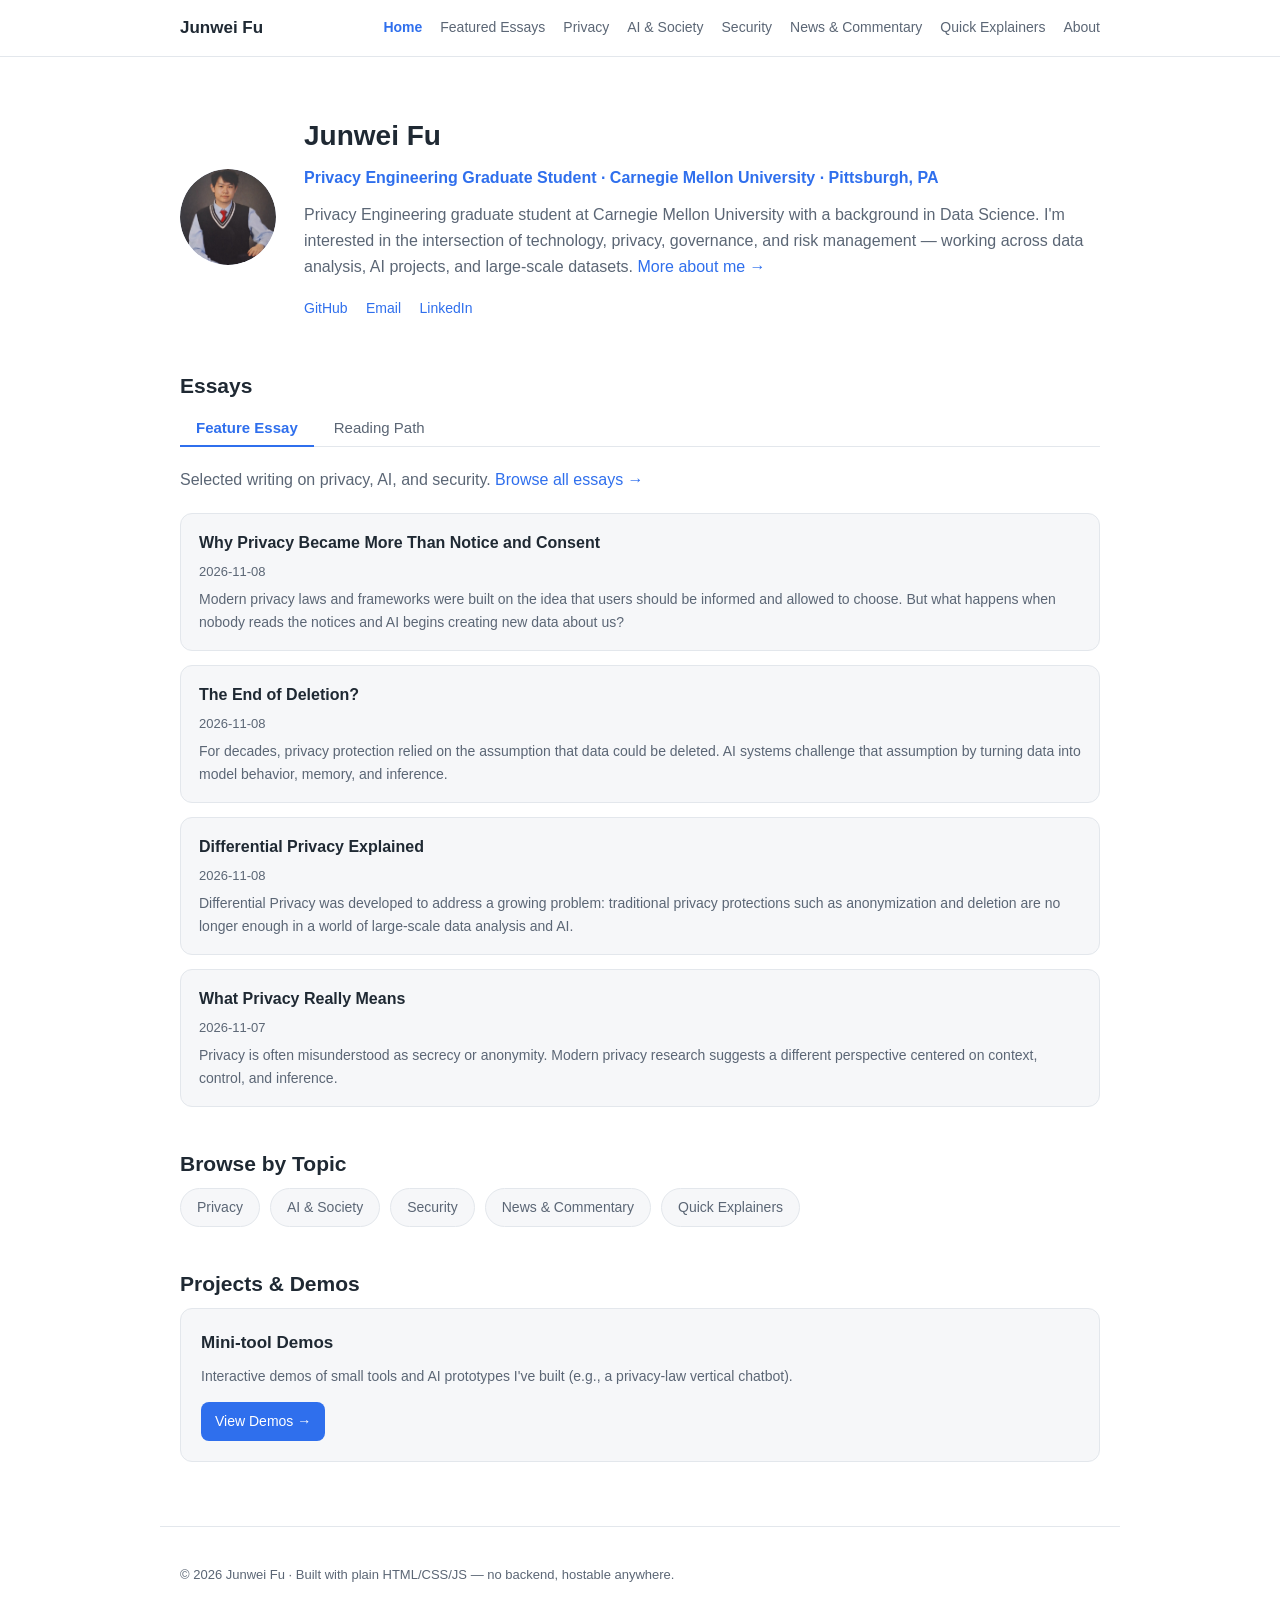
==== index.html @ 5e06b5e9 "Add Reading Path tab with collapsible themed accordion on Home" ====
<!DOCTYPE html>
<html lang="en">
<head>
  <meta charset="UTF-8">
  <meta name="viewport" content="width=device-width, initial-scale=1.0">
  <title>Junwei Fu · Personal Site</title>
  <link rel="stylesheet" href="assets/css/style.css">
</head>
<body>
  <header class="nav">
    <div class="nav-inner">
      <a class="brand" href="index.html">Junwei Fu</a>
      <nav class="links">
        <a href="index.html">Home</a>
        <a href="articles.html">Featured Essays</a>
        <a href="articles.html?cat=privacy">Privacy</a>
        <a href="articles.html?cat=ai-society">AI &amp; Society</a>
        <a href="articles.html?cat=security">Security</a>
        <a href="articles.html?cat=news">News &amp; Commentary</a>
        <a href="articles.html?cat=explainers">Quick Explainers</a>
        <a href="about.html">About</a>
      </nav>
    </div>
  </header>

  <main>
    <section class="hero">
      <div class="hero-card">
        <div class="avatar"><img src="assets/img/avatar.jpg" alt="Junwei Fu"></div>
        <div class="hero-text">
          <h1>Junwei Fu</h1>
          <p class="role">Privacy Engineering Graduate Student · Carnegie Mellon University · Pittsburgh, PA</p>
          <p class="bio">Privacy Engineering graduate student at Carnegie Mellon University with a background in Data Science. I'm interested in the intersection of technology, privacy, governance, and risk management — working across data analysis, AI projects, and large-scale datasets. <a href="about.html">More about me →</a></p>
          <div class="social">
            <a href="https://github.com/rfu1909829559-crypto" target="_blank" rel="noopener">GitHub</a>
            <a href="mailto:fu1909829559@gmail.com">Email</a>
            <a href="https://www.linkedin.com/in/junwei-fu-030557391/" target="_blank" rel="noopener">LinkedIn</a>
          </div>
        </div>
      </div>
    </section>

    <section class="section">
      <h2>Essays</h2>
      <div class="subtabs" role="tablist">
        <button class="subtab active" data-tab="feature" role="tab" aria-selected="true">Feature Essay</button>
        <button class="subtab" data-tab="path" role="tab" aria-selected="false">Reading Path</button>
      </div>
      <div id="tab-feature" class="subtab-panel">
        <p class="lead">Selected writing on privacy, AI, and security. <a href="articles.html">Browse all essays →</a></p>
        <div id="featured-preview" class="article-list"></div>
      </div>
      <div id="tab-path" class="subtab-panel" hidden>
        <p class="lead">Not sure where to start? These curated paths group essays by theme and guiding question. Expand a theme to see recommended reading — click any title to jump straight to that essay. <a href="articles.html">Browse all essays →</a></p>
        <div id="reading-path"></div>
      </div>
    </section>

    <section class="section">
      <h2>Browse by Topic</h2>
      <div class="topic-chips">
        <a class="chip" href="articles.html?cat=privacy">Privacy</a>
        <a class="chip" href="articles.html?cat=ai-society">AI &amp; Society</a>
        <a class="chip" href="articles.html?cat=security">Security</a>
        <a class="chip" href="articles.html?cat=news">News &amp; Commentary</a>
        <a class="chip" href="articles.html?cat=explainers">Quick Explainers</a>
      </div>
    </section>

    <section class="section">
      <h2>Projects &amp; Demos</h2>
      <div class="grid">
        <div class="card">
          <h3>Mini-tool Demos</h3>
          <p>Interactive demos of small tools and AI prototypes I've built (e.g., a privacy-law vertical chatbot).</p>
          <a class="btn" href="demos.html">View Demos →</a>
        </div>
      </div>
    </section>
  </main>

  <footer>
    <p>© <span id="year"></span> Junwei Fu · Built with plain HTML/CSS/JS — no backend, hostable anywhere.</p>
  </footer>
  <script src="assets/js/articles.js"></script>
  <script src="assets/js/main.js"></script>
</body>
</html>
---- assets/css/style.css ----
:root {
  --bg: #ffffff;
  --bg-soft: #f6f7f9;
  --text: #1f2933;
  --muted: #5b6675;
  --border: #e3e7ec;
  --accent: #2f6fed;
  --accent-soft: #eaf1ff;
  --radius: 12px;
  --maxw: 960px;
}

* { box-sizing: border-box; }

body {
  margin: 0;
  font-family: -apple-system, BlinkMacSystemFont, "Segoe UI", "Microsoft YaHei", Roboto, Helvetica, Arial, sans-serif;
  color: var(--text);
  background: var(--bg);
  line-height: 1.65;
}

a { color: var(--accent); text-decoration: none; }

.nav {
  position: sticky;
  top: 0;
  z-index: 10;
  background: rgba(255, 255, 255, 0.85);
  backdrop-filter: saturate(180%) blur(8px);
  border-bottom: 1px solid var(--border);
}
.nav-inner {
  max-width: var(--maxw);
  margin: 0 auto;
  padding: 14px 20px;
  display: flex;
  align-items: center;
  justify-content: space-between;
}
.brand { font-weight: 700; font-size: 17px; color: var(--text); }
.links { display: flex; flex-wrap: wrap; gap: 4px 18px; }
.links a { color: var(--muted); font-size: 14px; }
.links a:hover { color: var(--accent); }

main { max-width: var(--maxw); margin: 0 auto; padding: 32px 20px 64px; }

.hero { padding: 24px 0 8px; }
.hero-card { display: flex; gap: 28px; align-items: center; flex-wrap: wrap; }
.avatar {
  width: 96px; height: 96px; border-radius: 50%;
  background: var(--accent-soft); color: var(--accent);
  display: flex; align-items: center; justify-content: center;
  font-size: 28px; font-weight: 600; flex: 0 0 auto; overflow: hidden;
}
.avatar img { width: 100%; height: 100%; border-radius: 50%; object-fit: cover; display: block; }
.hero-text { flex: 1 1 320px; }
.hero-text h1 { margin: 0 0 6px; font-size: 28px; }
.role { margin: 0 0 10px; color: var(--accent); font-weight: 600; }
.bio { margin: 0 0 14px; color: var(--muted); }
.social a { margin-right: 14px; font-size: 14px; }

.section { margin-top: 40px; }
.section h2 { font-size: 21px; margin: 0 0 6px; }
.lead { color: var(--muted); margin: 0 0 20px; }

.grid {
  display: grid;
  grid-template-columns: repeat(auto-fit, minmax(240px, 1fr));
  gap: 18px;
}
.card {
  border: 1px solid var(--border);
  border-radius: var(--radius);
  padding: 20px;
  background: var(--bg-soft);
  display: flex;
  flex-direction: column;
}
.card h3 { margin: 0 0 8px; font-size: 17px; }
.card p { margin: 0 0 14px; color: var(--muted); font-size: 14px; flex: 1; }
.btn {
  display: inline-block; align-self: flex-start;
  background: var(--accent); color: #fff;
  padding: 8px 14px; border-radius: 8px; font-size: 14px;
}
.btn:hover { opacity: 0.9; }

.badge {
  display: inline-block; font-size: 12px; padding: 2px 8px;
  border-radius: 999px; background: #fff3e0; color: #b26a00;
  margin-bottom: 10px; align-self: flex-start;
}
.chatbot-mount {
  margin-top: 8px; border: 1px dashed var(--border); border-radius: 8px;
  padding: 16px; background: #fff; color: var(--muted); font-size: 13px;
}
.placeholder { margin: 0; }

.article-list { display: flex; flex-direction: column; gap: 14px; }
.article-item {
  border: 1px solid var(--border); border-radius: var(--radius);
  padding: 16px 18px; background: var(--bg-soft); cursor: pointer;
}
.article-item:hover { border-color: var(--accent); }
.article-item h3 { margin: 0 0 4px; font-size: 16px; }
.article-item .meta { color: var(--muted); font-size: 13px; margin: 0 0 6px; }
.article-item .excerpt { color: var(--muted); font-size: 14px; margin: 0; }

/* Featured Essays tab: the single flagship essay promoted as a hero card */
.featured-hero {
  border: 1px solid var(--accent); border-radius: var(--radius);
  padding: 22px 24px; background: linear-gradient(180deg, var(--accent-soft), #fff);
  margin-bottom: 22px;
}
.featured-hero h2 { margin: 4px 0 2px; font-size: 22px; color: var(--accent); }
.featured-hero .hero-subtitle { color: var(--muted); font-size: 14px; margin: 0 0 12px; }
.featured-hero .hero-blurb { font-size: 15px; line-height: 1.6; margin: 0 0 16px; }
.featured-badge { background: var(--accent); color: #fff; margin-bottom: 8px; }

.article-detail {
  border: 1px solid var(--border); border-radius: var(--radius);
  padding: 24px; background: #fff;
}
.article-title { margin: 0 0 6px; font-size: 26px; line-height: 1.3; }
.article-detail .meta { color: var(--muted); font-size: 13px; margin: 0 0 14px; }
.article-body { font-size: 15px; }
.article-body h2 { font-size: 19px; margin: 28px 0 10px; }
.article-body h3 { font-size: 16px; margin: 20px 0 8px; }
.article-body p { margin: 0 0 14px; }
.article-body ul, .article-body ol { margin: 0 0 14px; padding-left: 22px; }
.article-body li { margin: 4px 0; }
.article-body blockquote {
  margin: 16px 0; padding: 10px 16px;
  border-left: 3px solid var(--border); color: var(--muted);
}
.article-body hr { border: none; border-top: 1px solid var(--border); margin: 24px 0; }

/* GitHub-style callouts: "> [!NOTE]" */
.callout {
  margin: 16px 0; padding: 14px 18px;
  border-radius: 10px; border: 1px solid var(--border);
  background: var(--accent-soft);
}
.callout.note { border-left: 4px solid var(--accent); }
.callout.note h3 { margin: 0 0 8px; color: var(--accent); }

/* Tag chips on article detail */
.tags { display: flex; flex-wrap: wrap; gap: 8px; margin: 0 0 16px; }
.tag {
  font-size: 12px; padding: 3px 11px;
  border: 1px solid var(--border); border-radius: 999px;
  color: var(--muted); background: var(--bg-soft);
}

.back { display: inline-block; margin-bottom: 16px; font-size: 14px; }

.topic-chips { display: flex; flex-wrap: wrap; gap: 10px; }
.chip {
  display: inline-block; padding: 7px 16px;
  border: 1px solid var(--border); border-radius: 999px;
  font-size: 14px; color: var(--muted); background: var(--bg-soft);
}
.chip:hover { border-color: var(--accent); color: var(--accent); }

/* Home: tabbed Essays section (Feature Essay / Reading Path) */
.subtabs {
  display: flex; gap: 4px; margin: 0 0 20px;
  border-bottom: 1px solid var(--border);
}
.subtab {
  appearance: none; background: none; border: none; cursor: pointer;
  padding: 9px 16px; font-size: 15px; color: var(--muted);
  border-bottom: 2px solid transparent; margin-bottom: -1px;
  font-family: inherit;
}
.subtab:hover { color: var(--accent); }
.subtab.active {
  color: var(--accent); font-weight: 600; border-bottom-color: var(--accent);
}
.subtab-panel[hidden] { display: none; }

/* Reading Path accordion */
.rp { display: flex; flex-direction: column; gap: 12px; }
.rp-theme {
  border: 1px solid var(--border); border-radius: var(--radius);
  background: var(--bg-soft); overflow: hidden;
}
.rp-theme > summary {
  list-style: none; cursor: pointer; padding: 14px 18px;
  display: flex; align-items: center; gap: 10px;
  font-weight: 600; font-size: 16px; user-select: none;
}
.rp-theme > summary::-webkit-details-marker { display: none; }
.rp-theme > summary::before {
  content: "\25B8"; color: var(--accent); display: inline-block;
  transition: transform .15s ease; flex: 0 0 auto; font-size: 13px;
}
.rp-theme[open] > summary::before { transform: rotate(90deg); }
.rp-theme-name { flex: 1; }
.rp-theme-count { font-size: 12px; color: var(--muted); font-weight: 400; }
.rp-paths { padding: 2px 18px 18px; border-top: 1px solid var(--border); }
.rp-path { padding: 14px 0; border-bottom: 1px dashed var(--border); }
.rp-path:last-child { border-bottom: none; padding-bottom: 0; }
.rp-path-title { margin: 0 0 6px; font-size: 15px; color: var(--text); }
.rp-thread {
  margin: 0 0 8px; font-size: 13px; color: var(--accent); font-weight: 500;
  background: var(--accent-soft); border-radius: 8px; padding: 8px 12px;
}
.rp-question { margin: 0 0 10px; font-size: 14px; color: var(--muted); font-style: italic; }
.rp-q-label { font-style: normal; font-weight: 600; color: var(--text); margin-right: 6px; }
.rp-list { margin: 0; padding-left: 22px; }
.rp-list li { margin: 5px 0; }
.rp-list a { font-size: 14px; }
.rp-list a:hover { text-decoration: underline; }

footer {
  max-width: var(--maxw); margin: 0 auto; padding: 24px 20px 48px;
  color: var(--muted); font-size: 13px; border-top: 1px solid var(--border);
}
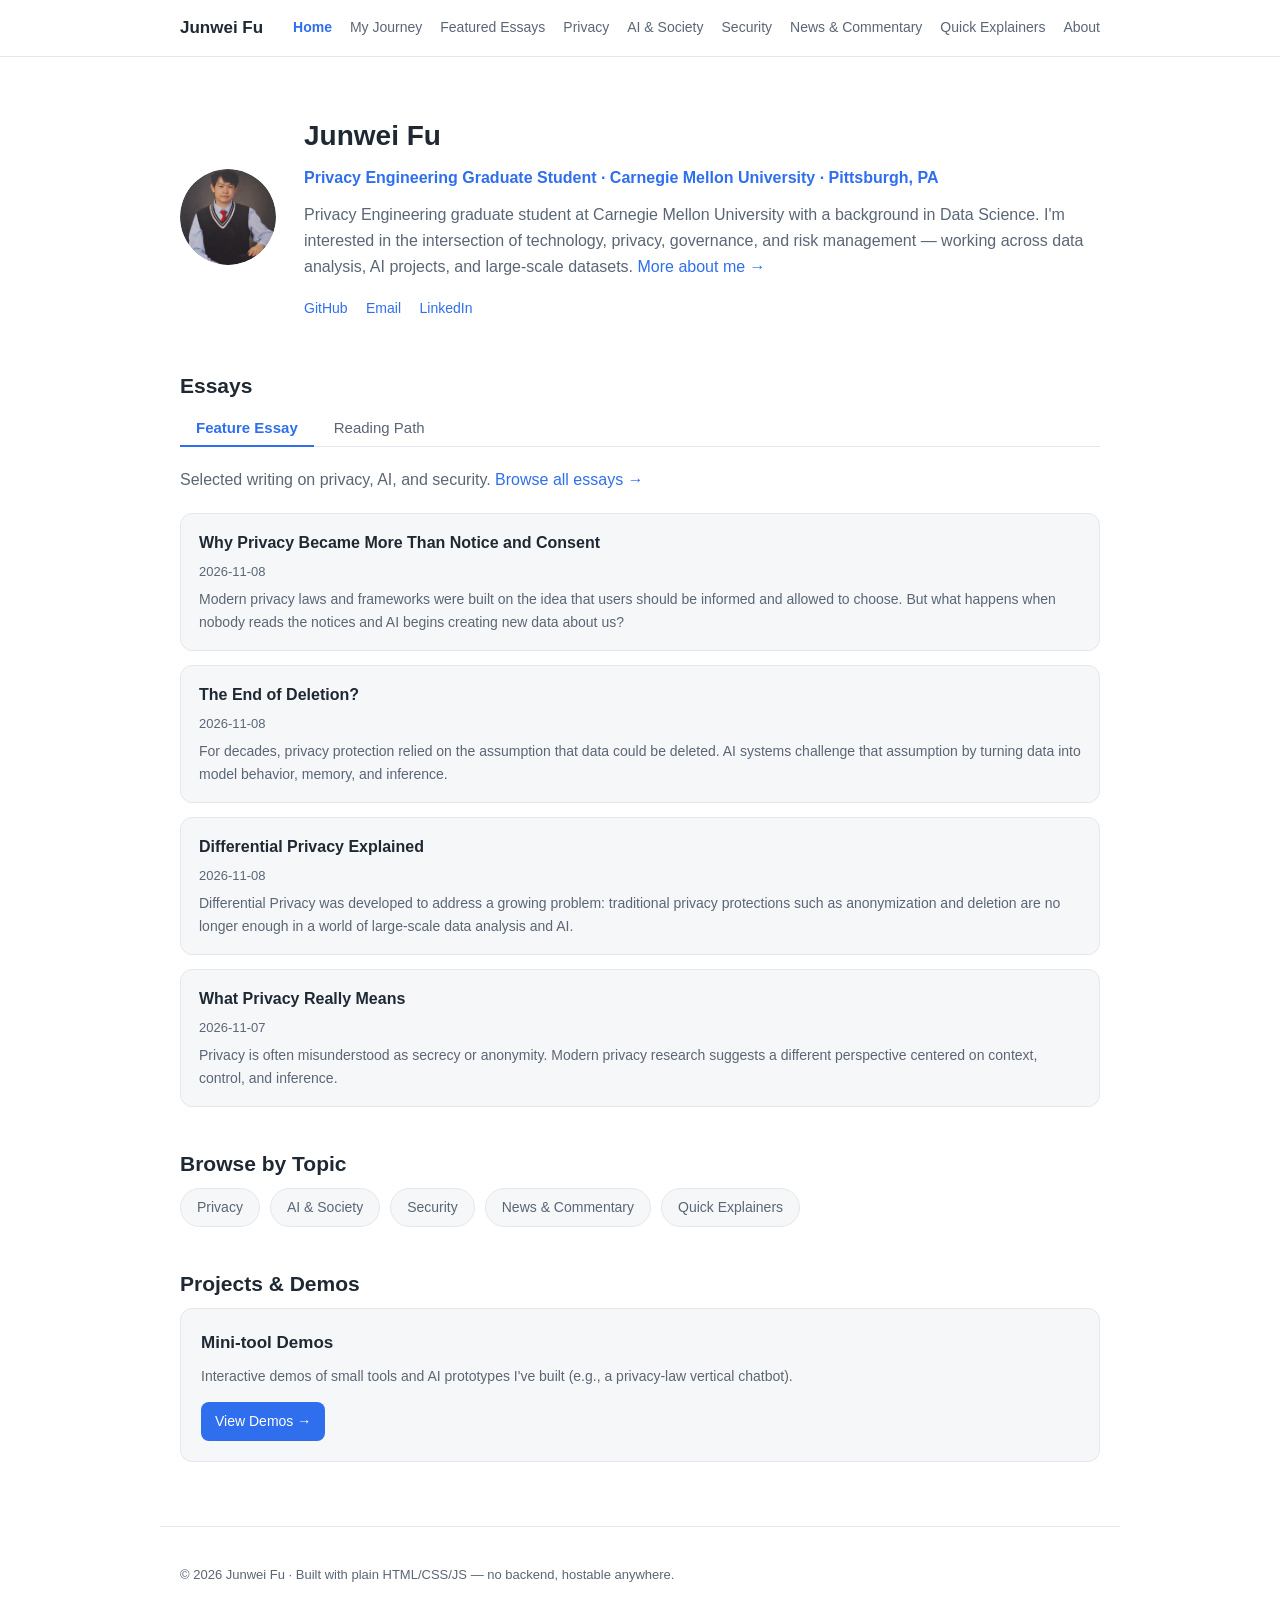
==== commit 05ad1bd1: "Add My Journey timeline page with scroll reveal/fade + nav entry" ====
--- a/index.html
+++ b/index.html
@@ -12,6 +12,7 @@
       <a class="brand" href="index.html">Junwei Fu</a>
       <nav class="links">
         <a href="index.html">Home</a>
+        <a href="journey.html">My Journey</a>
         <a href="articles.html">Featured Essays</a>
         <a href="articles.html?cat=privacy">Privacy</a>
         <a href="articles.html?cat=ai-society">AI &amp; Society</a>
--- a/assets/css/style.css
+++ b/assets/css/style.css
@@ -218,3 +218,75 @@
   max-width: var(--maxw); margin: 0 auto; padding: 24px 20px 48px;
   color: var(--muted); font-size: 13px; border-top: 1px solid var(--border);
 }
+
+/* ===== My Journey timeline page ===== */
+.journey-intro { text-align: center; padding: 36px 0 8px; }
+.journey-intro .kicker {
+  color: var(--accent); font-weight: 700; font-size: 13px;
+  letter-spacing: .12em; text-transform: uppercase;
+}
+.journey-intro h1 { font-size: 32px; margin: 8px 0 6px; }
+.journey-intro p { color: var(--muted); max-width: 640px; margin: 10px auto 0; }
+.journey-intro .scroll-hint { font-size: 13px; margin-top: 18px; opacity: .8; }
+
+.journey {
+  position: relative;
+  max-width: 720px;
+  margin: 0 auto;
+  padding: 40px 0 40px;
+}
+/* faint central spine so the scroll reads as a timeline */
+.journey::before {
+  content: "";
+  position: absolute; left: 50%; top: 0; bottom: 0;
+  width: 2px; transform: translateX(-50%);
+  background: linear-gradient(180deg, transparent, var(--border) 12%, var(--border) 88%, transparent);
+  opacity: .6;
+}
+
+.journey-step {
+  position: relative;
+  text-align: center;
+  padding: 46px 20px;
+  /* initial fade state — JS brightens it near the viewport center */
+  opacity: 0.1;
+  transform: translateY(34px) scale(0.95);
+  transition: opacity .7s ease, transform .7s ease;
+  will-change: opacity, transform;
+}
+.step-era {
+  display: inline-block;
+  font-size: 13px; font-weight: 700; letter-spacing: .08em;
+  color: var(--accent); background: var(--accent-soft);
+  padding: 4px 14px; border-radius: 999px; margin-bottom: 12px;
+}
+.step-title { font-size: 26px; margin: 0 0 14px; }
+.step-question {
+  font-size: 18px; font-style: italic; color: var(--muted);
+  max-width: 560px; margin: 0 auto 18px; line-height: 1.5;
+  border: none; padding: 0;
+}
+.step-links {
+  list-style: none; padding: 0; margin: 0 auto 16px; max-width: 480px;
+  display: flex; flex-direction: column; gap: 8px;
+}
+.step-links a {
+  display: block; padding: 10px 16px;
+  border: 1px solid var(--border); border-radius: 10px;
+  background: var(--bg-soft); font-size: 15px;
+  transition: border-color .2s ease, color .2s ease;
+}
+.step-links a:hover { border-color: var(--accent); color: var(--accent); }
+.step-themes { font-size: 13px; color: var(--muted); margin: 0; }
+.step-themes span {
+  display: inline-block; font-weight: 700; color: var(--text);
+  margin-right: 6px; font-size: 11px; letter-spacing: .06em; text-transform: uppercase;
+}
+
+.journey-outro {
+  max-width: 640px; margin: 0 auto; padding: 24px 20px 0;
+  text-align: center;
+}
+.journey-outro h2 { font-size: 24px; margin: 0 0 12px; }
+.journey-outro ul { text-align: left; max-width: 520px; margin: 16px auto; }
+.journey-outro li { margin: 6px 0; color: var(--muted); }
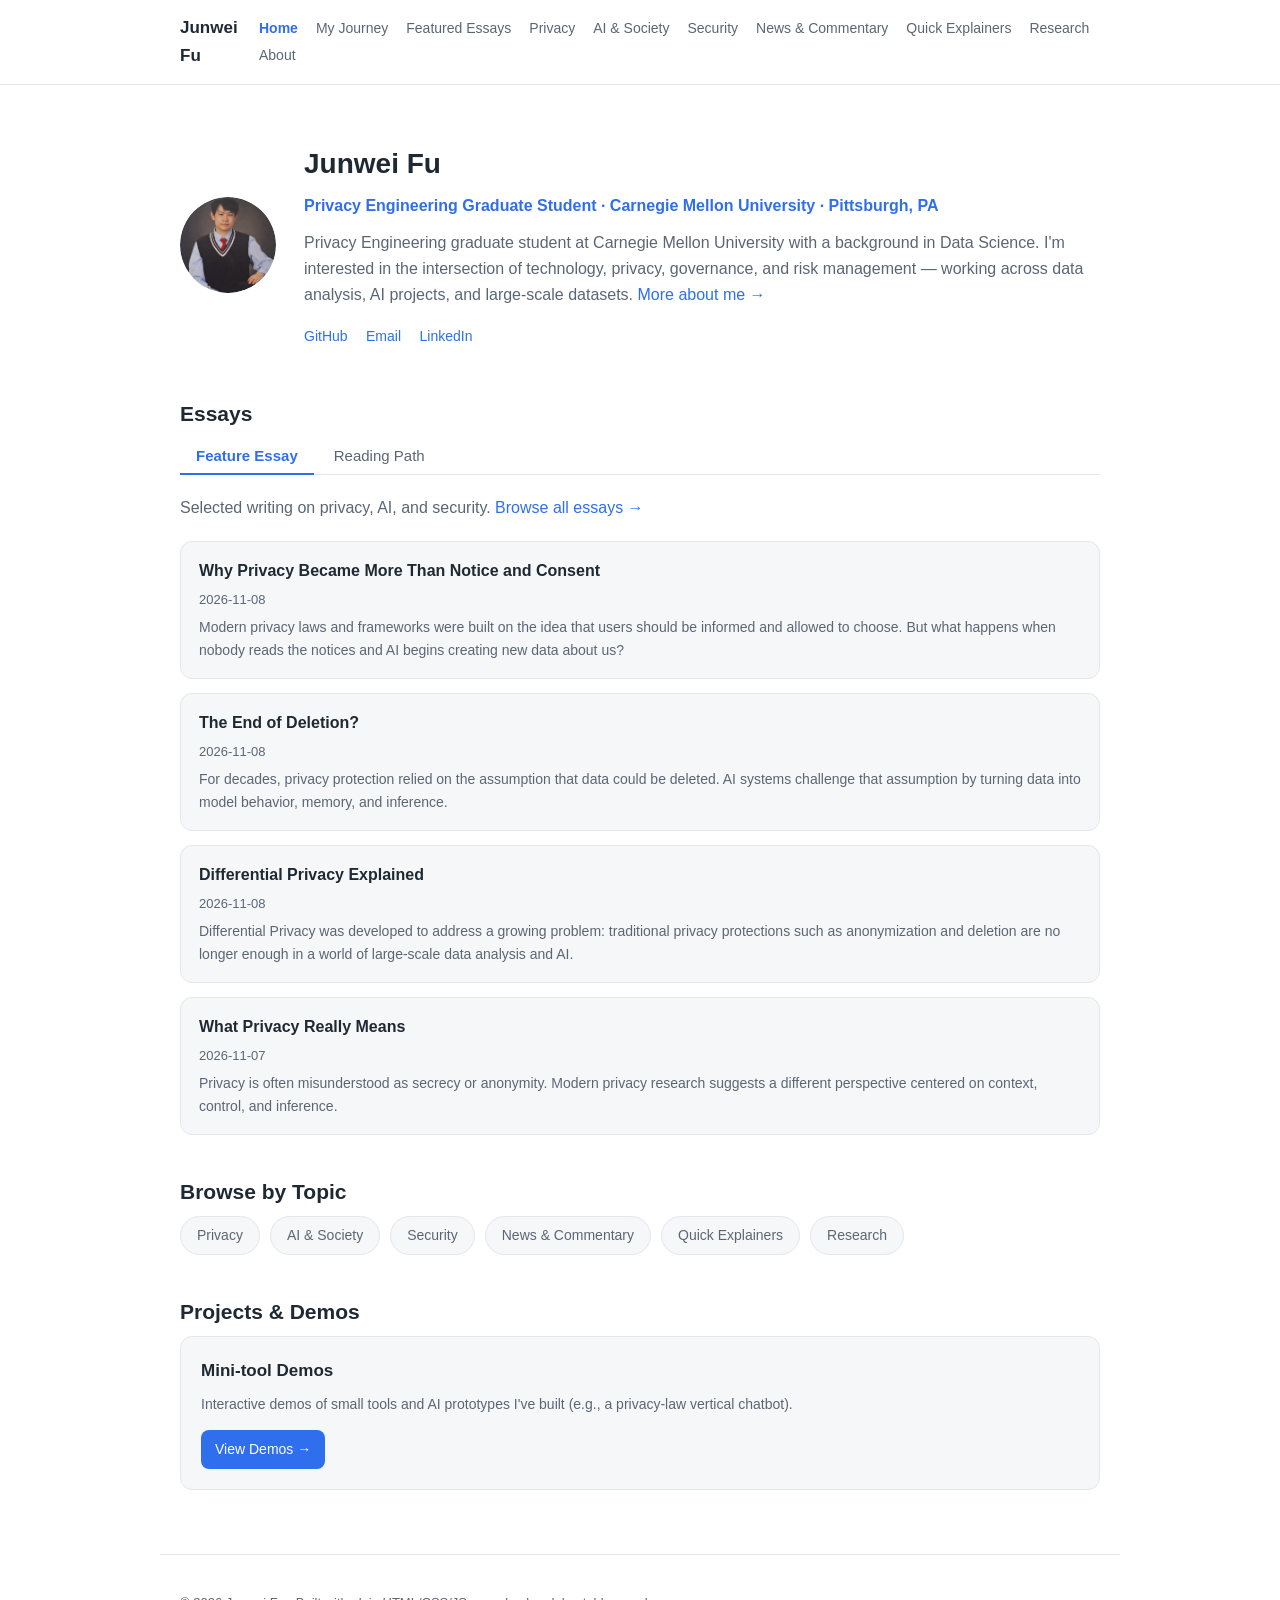
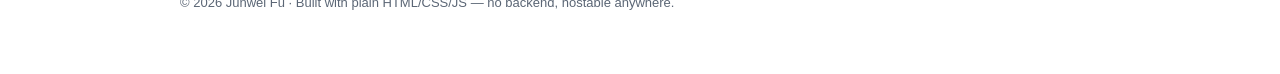
==== commit 07a149d4: "Load 7 research papers as articles; link journey sections to specific essays (2026 privacy -> Featur" ====
--- a/index.html
+++ b/index.html
@@ -19,6 +19,7 @@
         <a href="articles.html?cat=security">Security</a>
         <a href="articles.html?cat=news">News &amp; Commentary</a>
         <a href="articles.html?cat=explainers">Quick Explainers</a>
+        <a href="articles.html?cat=research">Research</a>
         <a href="about.html">About</a>
       </nav>
     </div>
@@ -65,6 +66,7 @@
         <a class="chip" href="articles.html?cat=security">Security</a>
         <a class="chip" href="articles.html?cat=news">News &amp; Commentary</a>
         <a class="chip" href="articles.html?cat=explainers">Quick Explainers</a>
+        <a class="chip" href="articles.html?cat=research">Research</a>
       </div>
     </section>
 
--- a/assets/css/style.css
+++ b/assets/css/style.css
@@ -277,6 +277,12 @@
   transition: border-color .2s ease, color .2s ease;
 }
 .step-links a:hover { border-color: var(--accent); color: var(--accent); }
+.journey-note {
+  list-style: none; padding: 8px 16px; margin: 0;
+  font-size: 14px; font-style: italic; color: var(--muted);
+  border: 1px dashed var(--border); border-radius: 10px;
+  background: transparent;
+}
 .step-themes { font-size: 13px; color: var(--muted); margin: 0; }
 .step-themes span {
   display: inline-block; font-weight: 700; color: var(--text);
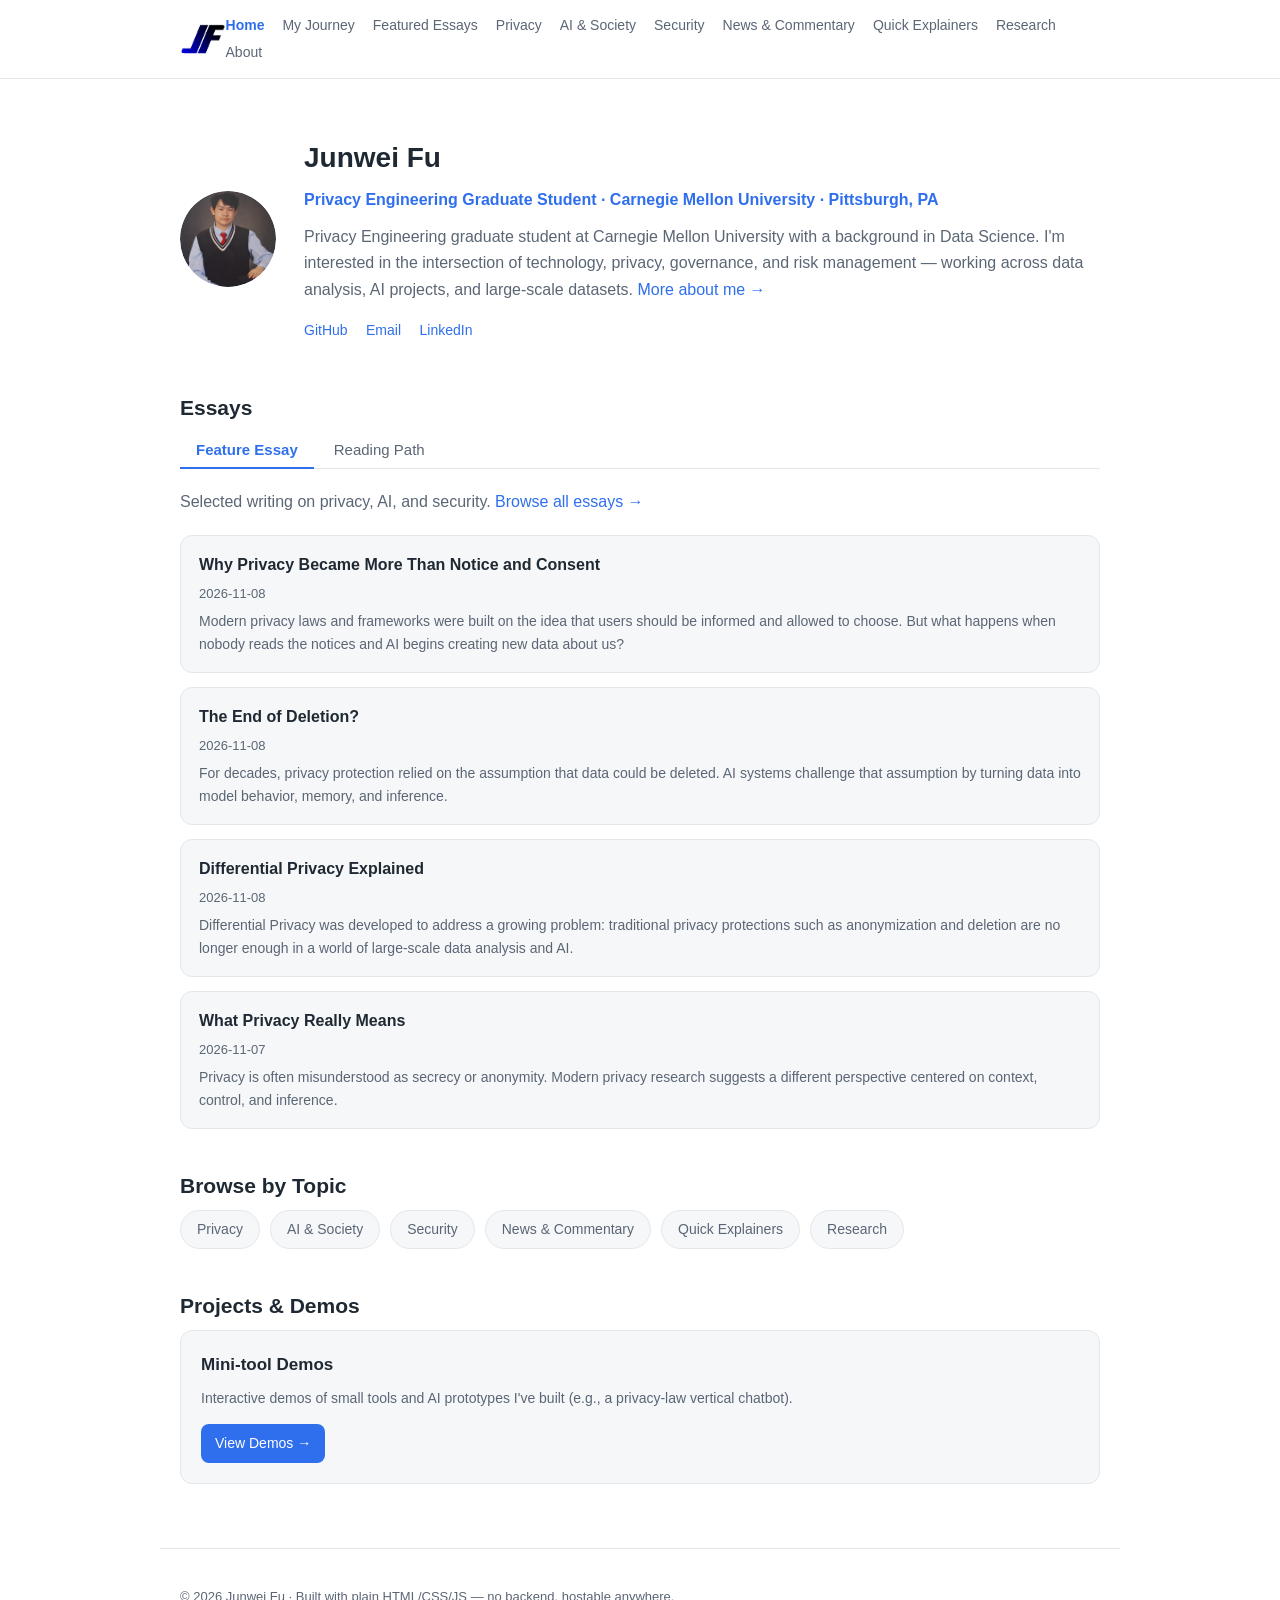
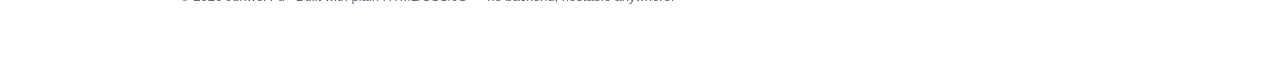
==== commit 6fcb87d0: "Replace top-left 'Junwei Fu' wordmark with personal logo in nav (all pages)" ====
--- a/index.html
+++ b/index.html
@@ -9,7 +9,7 @@
 <body>
   <header class="nav">
     <div class="nav-inner">
-      <a class="brand" href="index.html">Junwei Fu</a>
+      <a class="brand" href="index.html"><img src="assets/img/personal-logo.png" alt="Junwei Fu" class="brand-logo"></a>
       <nav class="links">
         <a href="index.html">Home</a>
         <a href="journey.html">My Journey</a>
--- a/assets/css/style.css
+++ b/assets/css/style.css
@@ -38,7 +38,8 @@
   align-items: center;
   justify-content: space-between;
 }
-.brand { font-weight: 700; font-size: 17px; color: var(--text); }
+.brand { font-weight: 700; font-size: 17px; color: var(--text); display: flex; align-items: center; }
+.brand-logo { height: 30px; width: auto; display: block; border-radius: 6px; }
 .links { display: flex; flex-wrap: wrap; gap: 4px 18px; }
 .links a { color: var(--muted); font-size: 14px; }
 .links a:hover { color: var(--accent); }
@@ -124,6 +125,12 @@
 }
 .article-title { margin: 0 0 6px; font-size: 26px; line-height: 1.3; }
 .article-detail .meta { color: var(--muted); font-size: 13px; margin: 0 0 14px; }
+.source-link {
+  display: inline-block; margin: 4px 0 20px; padding: 8px 16px;
+  border: 1px solid var(--accent); border-radius: 8px;
+  color: var(--accent); font-size: 14px; font-weight: 600;
+}
+.source-link:hover { background: var(--accent); color: #fff; }
 .article-body { font-size: 15px; }
 .article-body h2 { font-size: 19px; margin: 28px 0 10px; }
 .article-body h3 { font-size: 16px; margin: 20px 0 8px; }
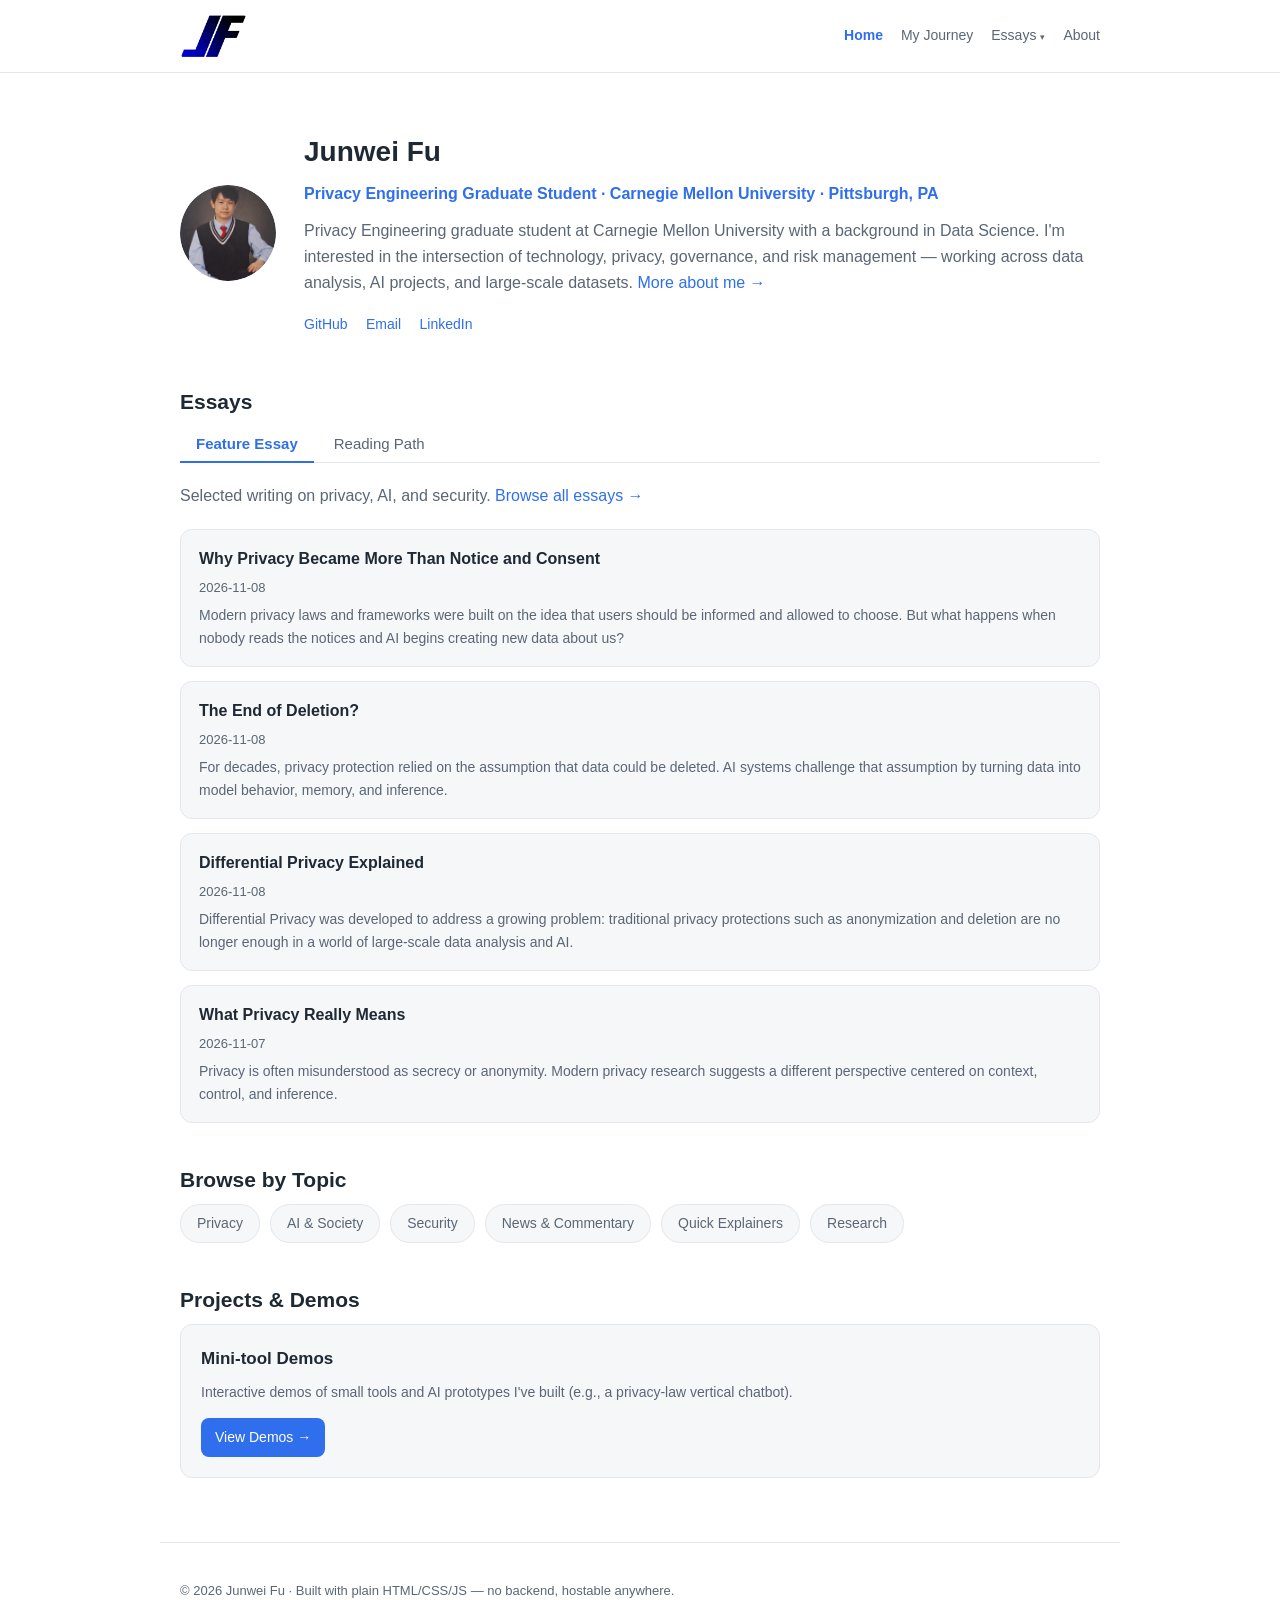
==== commit 587743c9: "Collapse essay/category links into hover 'Essays' dropdown; enlarge nav logo" ====
--- a/index.html
+++ b/index.html
@@ -13,13 +13,18 @@
       <nav class="links">
         <a href="index.html">Home</a>
         <a href="journey.html">My Journey</a>
-        <a href="articles.html">Featured Essays</a>
-        <a href="articles.html?cat=privacy">Privacy</a>
-        <a href="articles.html?cat=ai-society">AI &amp; Society</a>
-        <a href="articles.html?cat=security">Security</a>
-        <a href="articles.html?cat=news">News &amp; Commentary</a>
-        <a href="articles.html?cat=explainers">Quick Explainers</a>
-        <a href="articles.html?cat=research">Research</a>
+        <div class="dropdown">
+          <a href="articles.html" class="dropdown-toggle">Essays <span class="caret">&#9662;</span></a>
+          <div class="dropdown-menu">
+            <a href="articles.html">Featured Essays</a>
+            <a href="articles.html?cat=privacy">Privacy</a>
+            <a href="articles.html?cat=ai-society">AI &amp; Society</a>
+            <a href="articles.html?cat=security">Security</a>
+            <a href="articles.html?cat=news">News &amp; Commentary</a>
+            <a href="articles.html?cat=explainers">Quick Explainers</a>
+            <a href="articles.html?cat=research">Research</a>
+          </div>
+        </div>
         <a href="about.html">About</a>
       </nav>
     </div>
--- a/assets/css/style.css
+++ b/assets/css/style.css
@@ -39,10 +39,49 @@
   justify-content: space-between;
 }
 .brand { font-weight: 700; font-size: 17px; color: var(--text); display: flex; align-items: center; }
-.brand-logo { height: 30px; width: auto; display: block; border-radius: 6px; }
-.links { display: flex; flex-wrap: wrap; gap: 4px 18px; }
+.brand-logo { height: 44px; width: auto; display: block; border-radius: 6px; object-fit: contain; }
+.links { display: flex; flex-wrap: wrap; gap: 4px 18px; align-items: center; }
 .links a { color: var(--muted); font-size: 14px; }
 .links a:hover { color: var(--accent); }
+
+/* Hover/focus dropdown for the "Essays" menu — declutters the header */
+.dropdown { position: relative; display: inline-flex; }
+.dropdown-toggle { display: inline-flex; align-items: center; gap: 4px; }
+.caret { font-size: 9px; line-height: 1; transform: translateY(1px); transition: transform .16s ease; }
+.dropdown:hover .caret,
+.dropdown:focus-within .caret { transform: translateY(1px) rotate(180deg); }
+.dropdown-menu {
+  position: absolute;
+  top: calc(100% + 8px);
+  left: 0;
+  min-width: 190px;
+  background: #fff;
+  border: 1px solid var(--border);
+  border-radius: 10px;
+  box-shadow: 0 10px 30px rgba(20, 30, 50, .12);
+  padding: 6px;
+  display: flex;
+  flex-direction: column;
+  opacity: 0;
+  visibility: hidden;
+  transform: translateY(-6px);
+  transition: opacity .16s ease, transform .16s ease, visibility .16s;
+  z-index: 20;
+}
+.dropdown:hover .dropdown-menu,
+.dropdown:focus-within .dropdown-menu {
+  opacity: 1;
+  visibility: visible;
+  transform: translateY(0);
+}
+.dropdown-menu a {
+  padding: 9px 12px;
+  border-radius: 7px;
+  font-size: 14px;
+  color: var(--text);
+  white-space: nowrap;
+}
+.dropdown-menu a:hover { background: var(--accent-soft); color: var(--accent); }
 
 main { max-width: var(--maxw); margin: 0 auto; padding: 32px 20px 64px; }
 
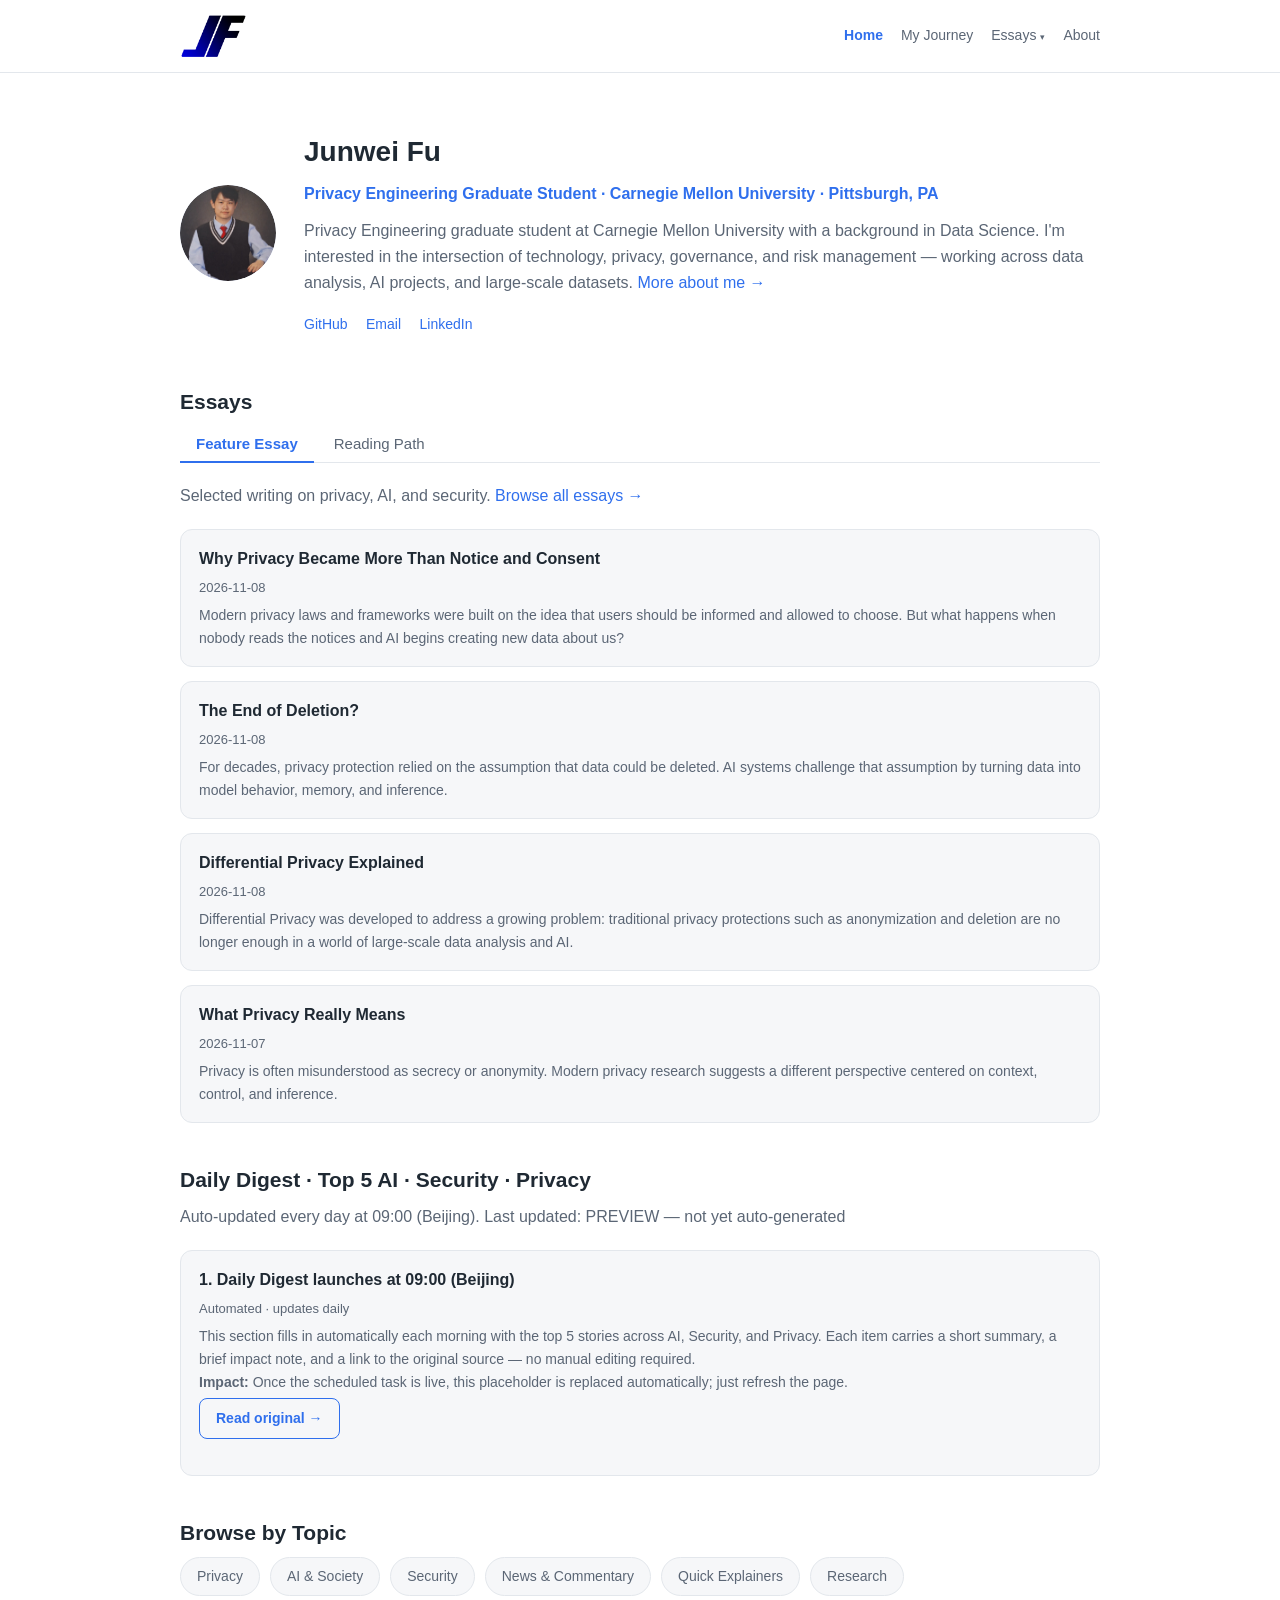
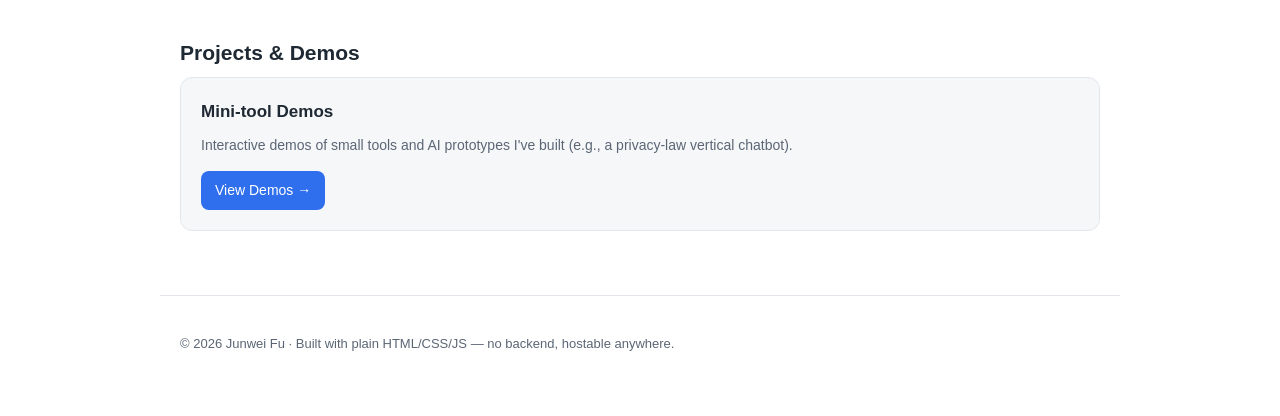
==== commit d891e719: "Add Daily Digest section on homepage (renders assets/data/digest.json; automation-ready)" ====
--- a/index.html
+++ b/index.html
@@ -4,7 +4,7 @@
   <meta charset="UTF-8">
   <meta name="viewport" content="width=device-width, initial-scale=1.0">
   <title>Junwei Fu · Personal Site</title>
-  <link rel="stylesheet" href="assets/css/style.css">
+  <link rel="stylesheet" href="assets/css/style.css?v=2">
 </head>
 <body>
   <header class="nav">
@@ -63,6 +63,12 @@
       </div>
     </section>
 
+    <section class="section" id="digest">
+      <h2>Daily Digest · Top 5 AI · Security · Privacy</h2>
+      <p class="lead">Auto-updated every day at 09:00 (Beijing). <span id="digest-date"></span></p>
+      <div id="digest-list" class="article-list"></div>
+    </section>
+
     <section class="section">
       <h2>Browse by Topic</h2>
       <div class="topic-chips">
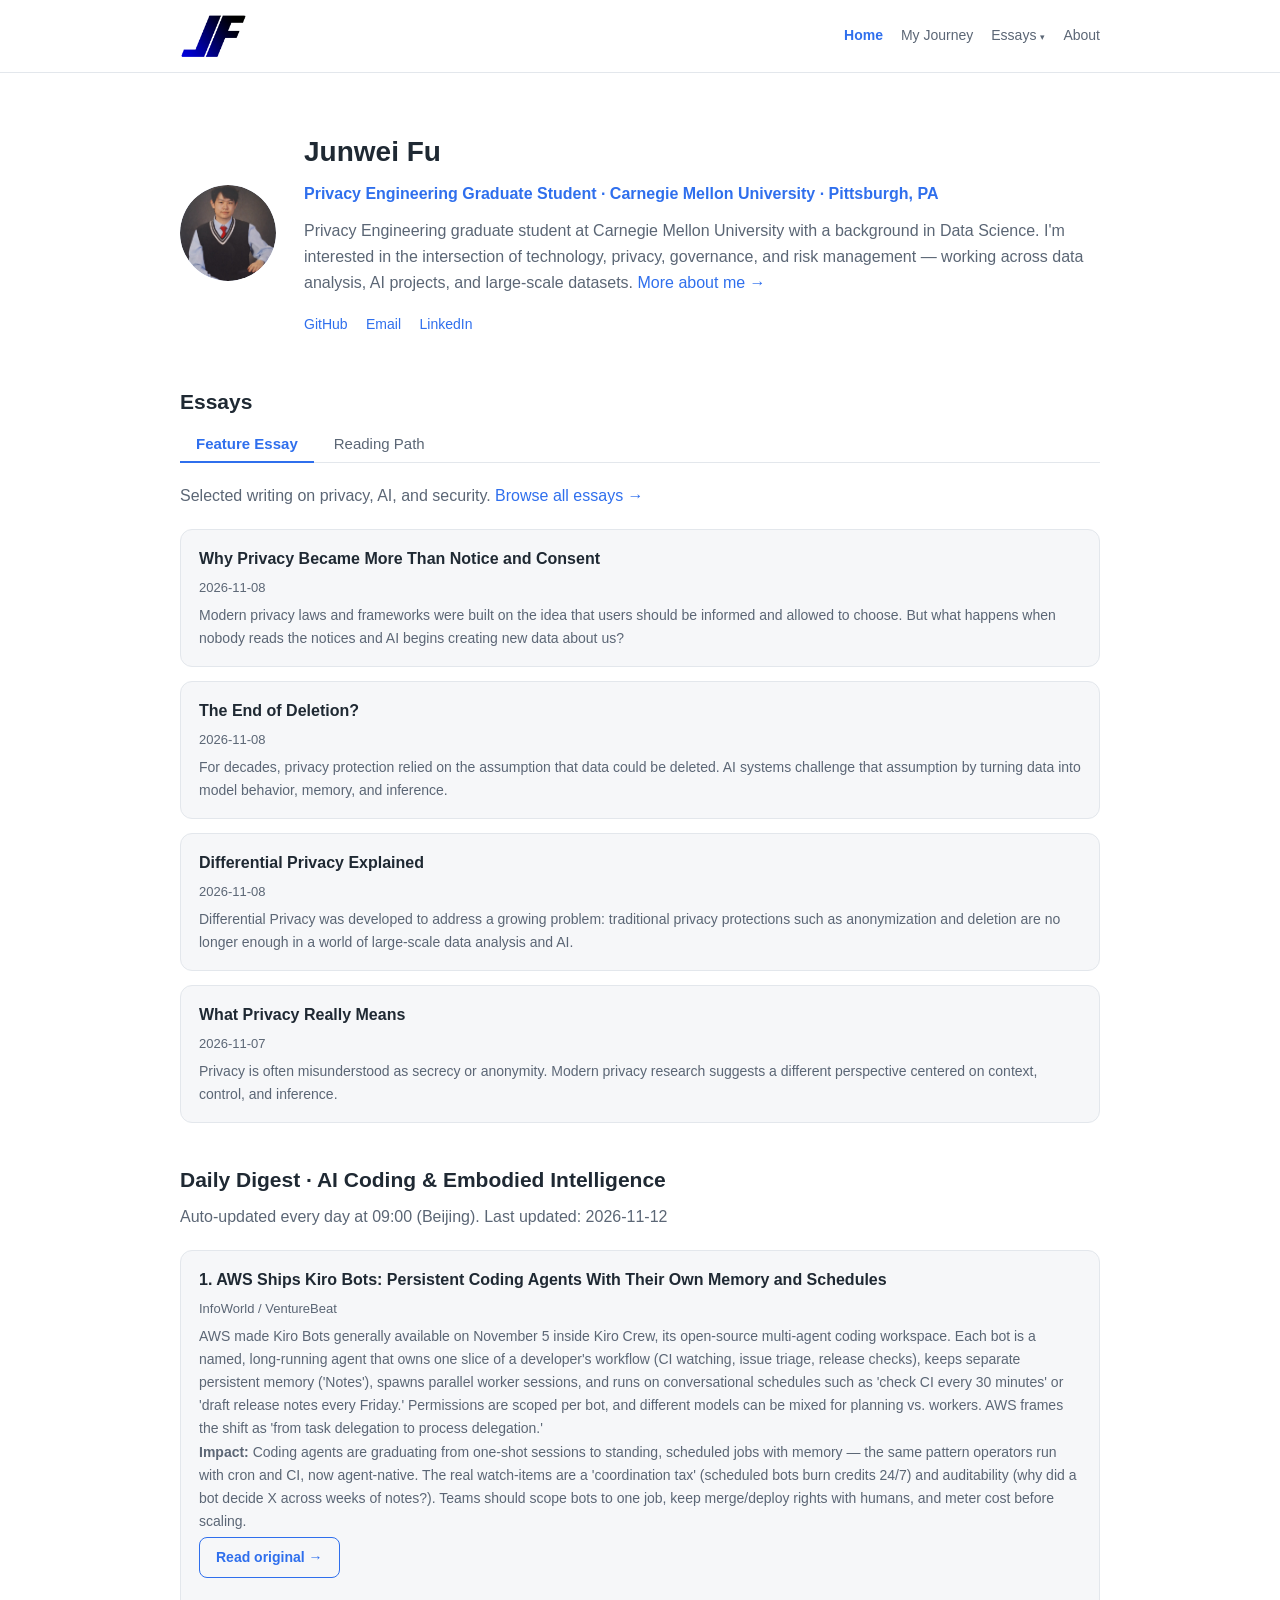
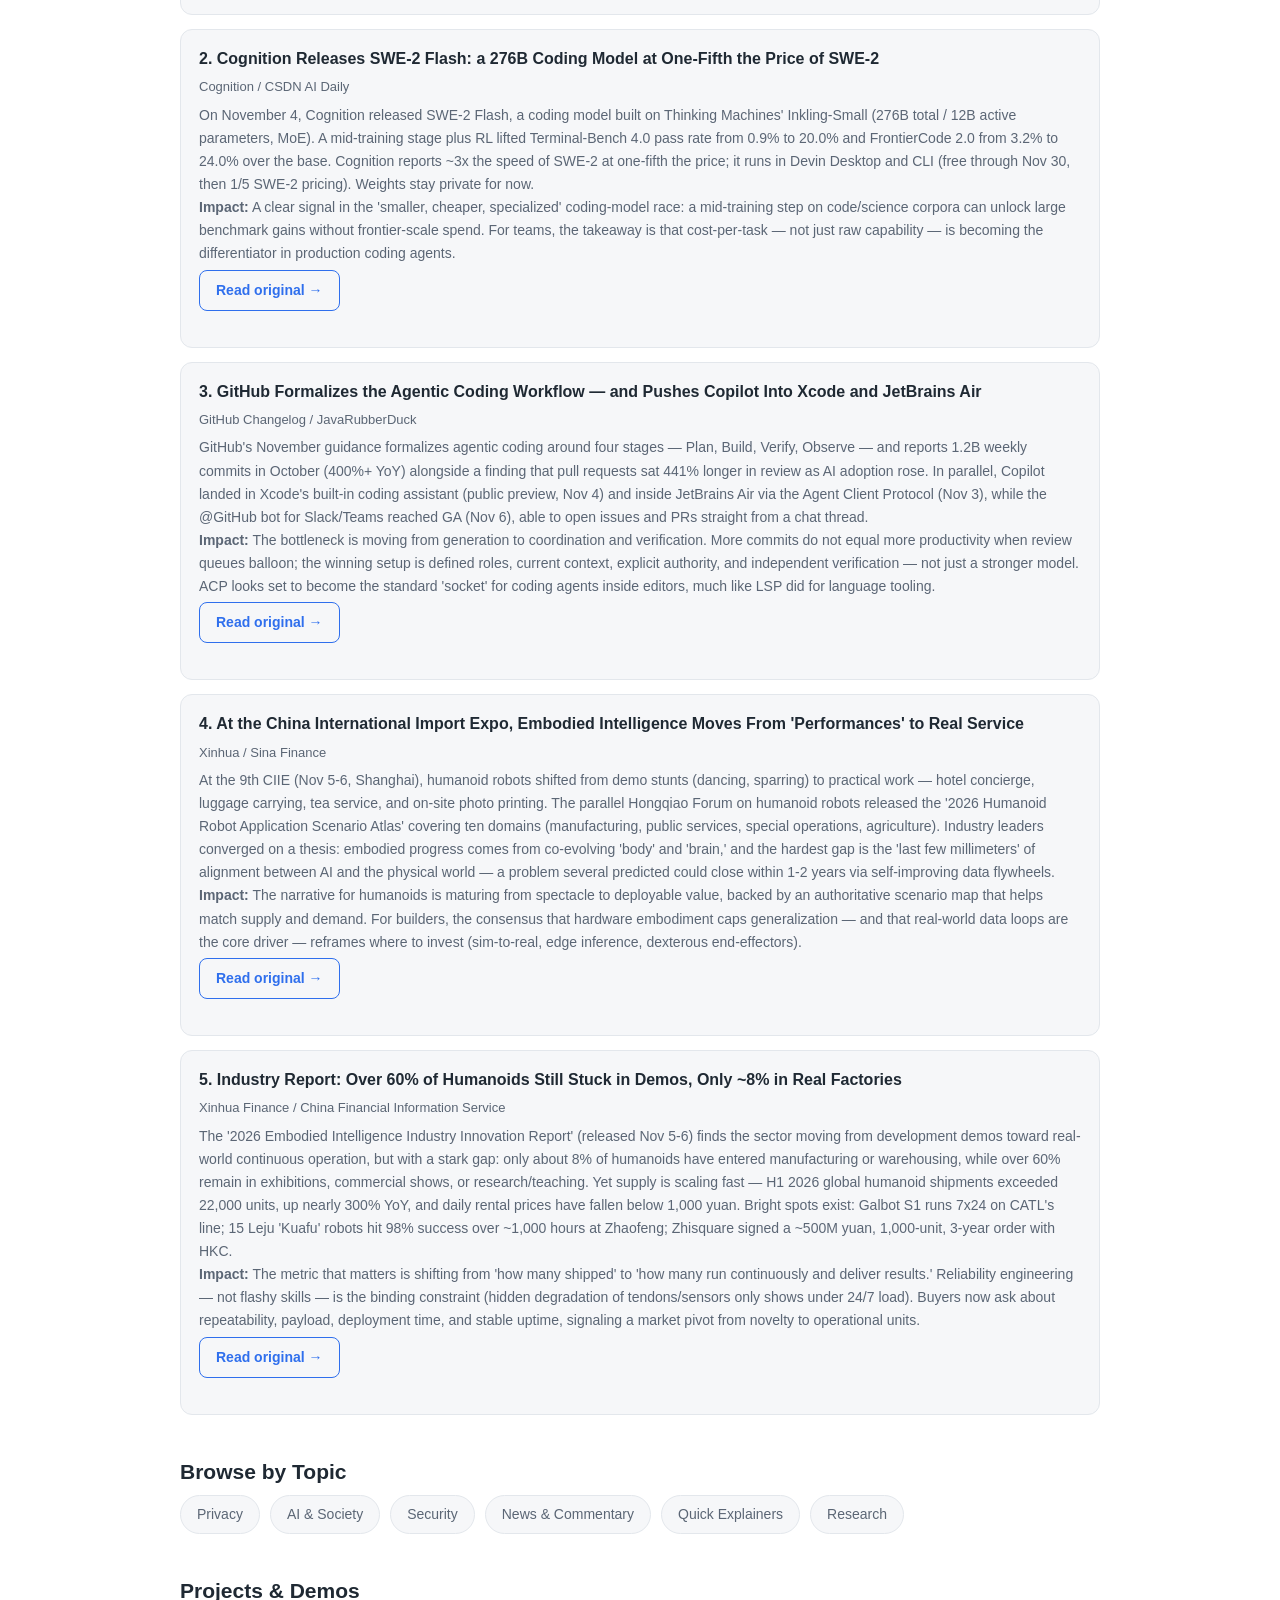
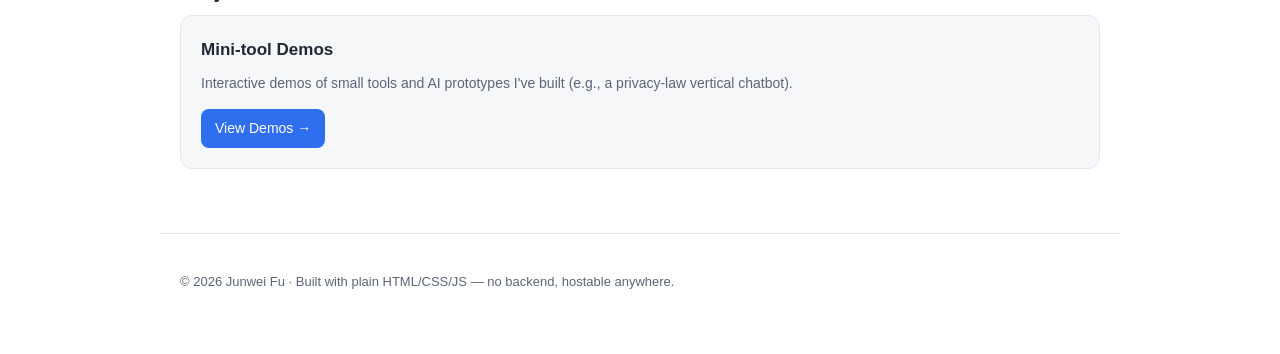
==== commit d598c89c: "Daily digest update (2026-11-12): AI coding + embodied intelligence focus" ====
--- a/index.html
+++ b/index.html
@@ -64,7 +64,7 @@
     </section>
 
     <section class="section" id="digest">
-      <h2>Daily Digest · Top 5 AI · Security · Privacy</h2>
+      <h2>Daily Digest · AI Coding &amp; Embodied Intelligence</h2>
       <p class="lead">Auto-updated every day at 09:00 (Beijing). <span id="digest-date"></span></p>
       <div id="digest-list" class="article-list"></div>
     </section>
